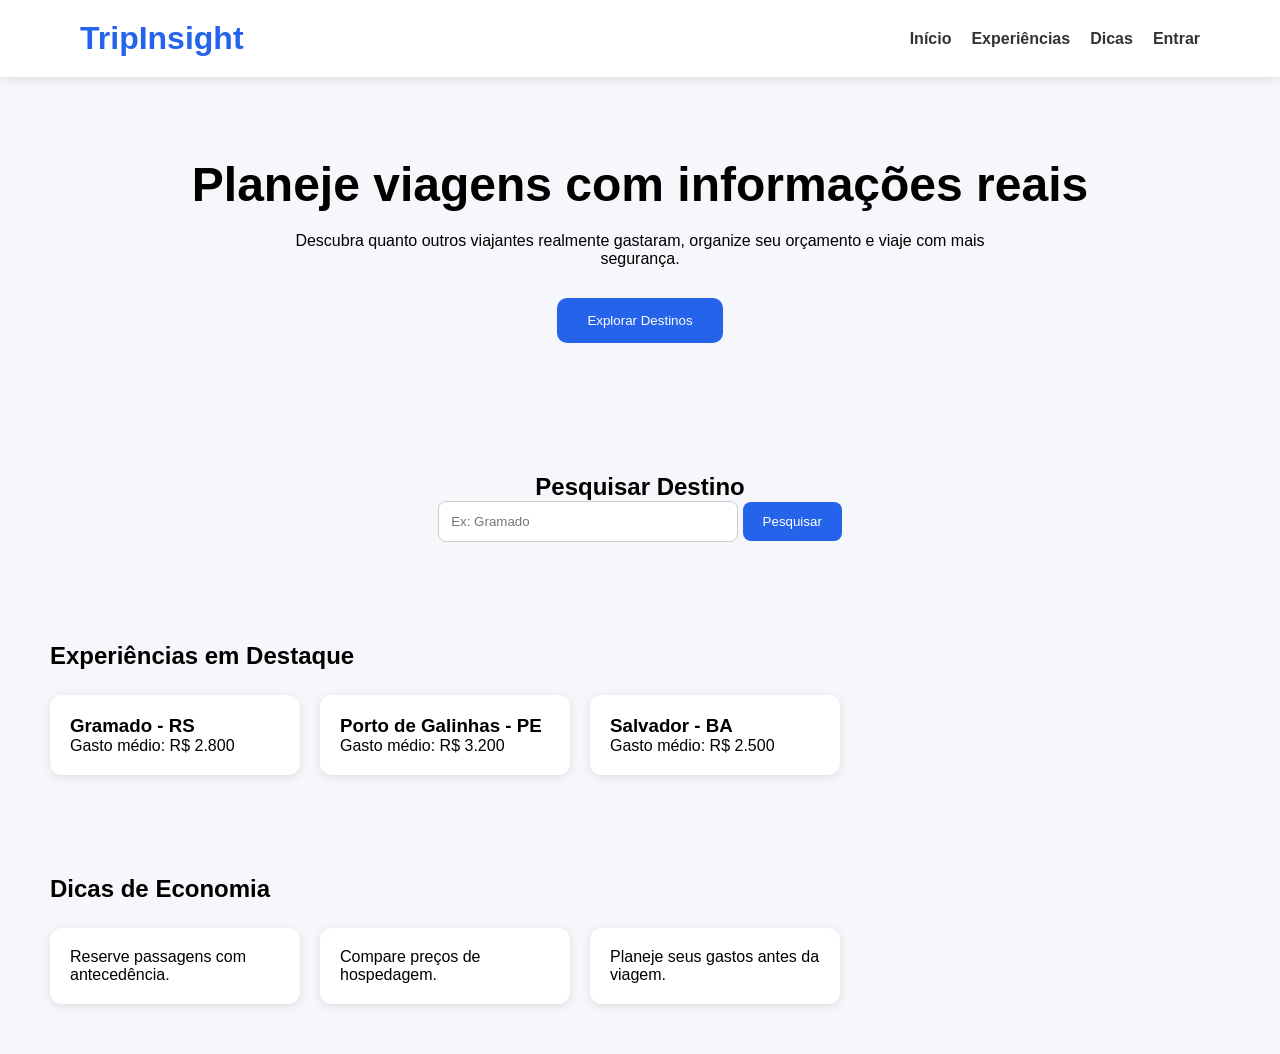
==== frontend/index.html @ afbc62d2 "Atualiza projeto TripInsight" ====
<!DOCTYPE html>
<html lang="pt-BR">
<head>
    <meta charset="UTF-8">
    <meta name="viewport" content="width=device-width, initial-scale=1.0">
    <title>TripInsight</title>
    <link rel="stylesheet" href="../css/style.css">
</head>
<body>

    <header>
        <div class="logo">
            <h1>TripInsight</h1>
        </div>

        <nav>
            <a href="#">Início</a>
            <a href="#">Experiências</a>
            <a href="#">Dicas</a>
            <a href="#">Entrar</a>
        </nav>
    </header>

    <section class="hero">
        <h2>Planeje viagens com informações reais</h2>

        <p>
            Descubra quanto outros viajantes realmente gastaram,
            organize seu orçamento e viaje com mais segurança.
        </p>

        <button>Explorar Destinos</button>
    </section>

    <section class="pesquisa">
        <h2>Pesquisar Destino</h2>

        <input type="text" placeholder="Ex: Gramado">
        <button>Pesquisar</button>
    </section>

    <section class="experiencias">

        <h2>Experiências em Destaque</h2>

        <div class="cards">

            <div class="card">
                <h3>Gramado - RS</h3>
                <p>Gasto médio: R$ 2.800</p>
            </div>

            <div class="card">
                <h3>Porto de Galinhas - PE</h3>
                <p>Gasto médio: R$ 3.200</p>
            </div>

            <div class="card">
                <h3>Salvador - BA</h3>
                <p>Gasto médio: R$ 2.500</p>
            </div>

        </div>

    </section>

    <section class="dicas">

        <h2>Dicas de Economia</h2>

        <div class="cards">

            <div class="card">
                Reserve passagens com antecedência.
            </div>

            <div class="card">
                Compare preços de hospedagem.
            </div>

            <div class="card">
                Planeje seus gastos antes da viagem.
            </div>

        </div>

    </section>

</body>
</html>
---- css/style.css ----
*{
    margin:0;
    padding:0;
    box-sizing:border-box;
    font-family:Arial, Helvetica, sans-serif;
}

body{
    background:#f5f7fb;
}

header{
    display:flex;
    justify-content:space-between;
    align-items:center;

    padding:20px 80px;

    background:white;

    box-shadow:0 2px 10px rgba(0,0,0,0.1);
}

.logo h1{
    color:#2563eb;
}

nav{
    display:flex;
    gap:20px;
}

nav a{
    text-decoration:none;
    color:#333;
    font-weight:bold;
}

.hero{
    text-align:center;

    padding:80px 20px;
}

.hero h2{
    font-size:3rem;
    margin-bottom:20px;
}

.hero p{
    max-width:700px;
    margin:auto;
    margin-bottom:30px;
}

.hero button{
    padding:15px 30px;

    border:none;
    border-radius:10px;

    background:#2563eb;
    color:white;

    cursor:pointer;
}

.pesquisa{
    text-align:center;
    margin:50px;
}

.pesquisa input{
    width:300px;

    padding:12px;

    border:1px solid #ccc;
    border-radius:8px;
}

.pesquisa button{
    padding:12px 20px;

    border:none;

    background:#2563eb;
    color:white;

    border-radius:8px;

    cursor:pointer;
}

.experiencias,
.dicas{
    padding:50px;
}

.experiencias h2,
.dicas h2{
    margin-bottom:25px;
}

.cards{
    display:flex;
    gap:20px;
    flex-wrap:wrap;
}

.card{
    background:white;

    padding:20px;

    width:250px;

    border-radius:12px;

    box-shadow:0 2px 10px rgba(0,0,0,0.1);
}
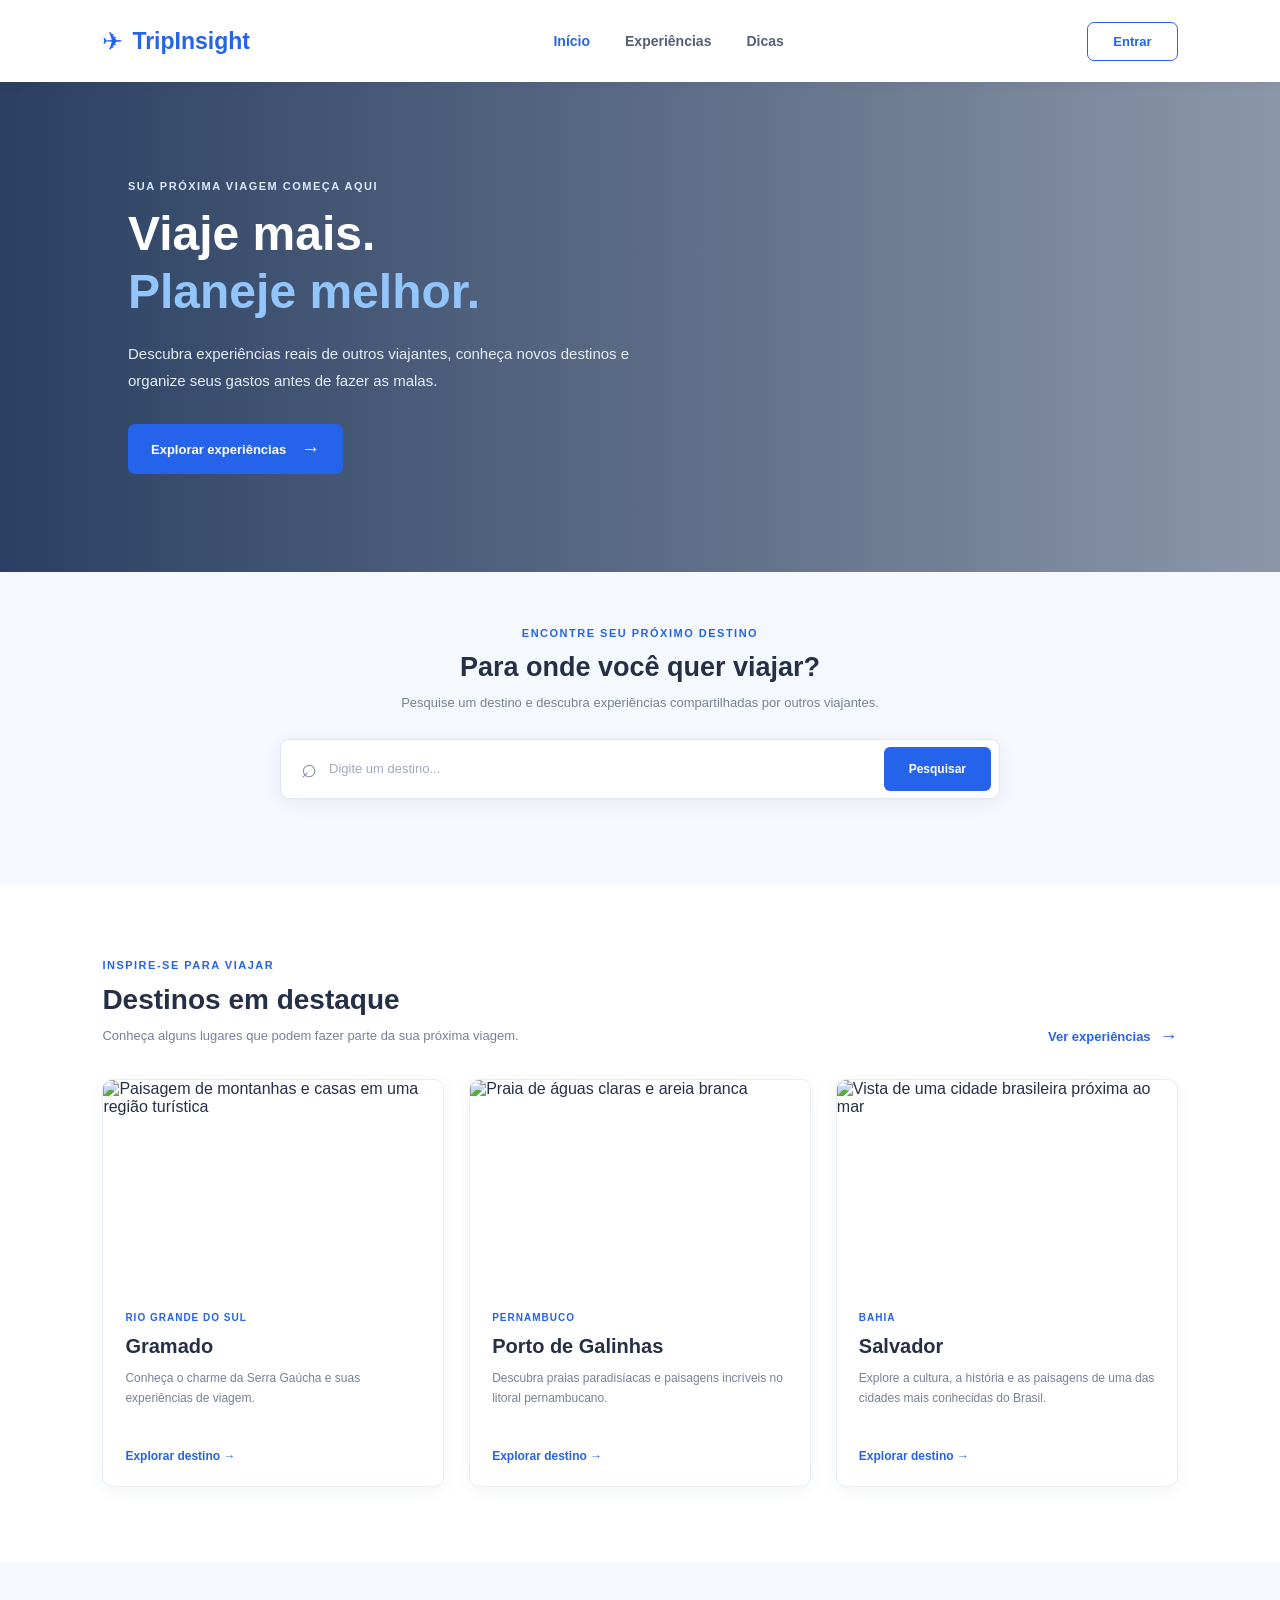
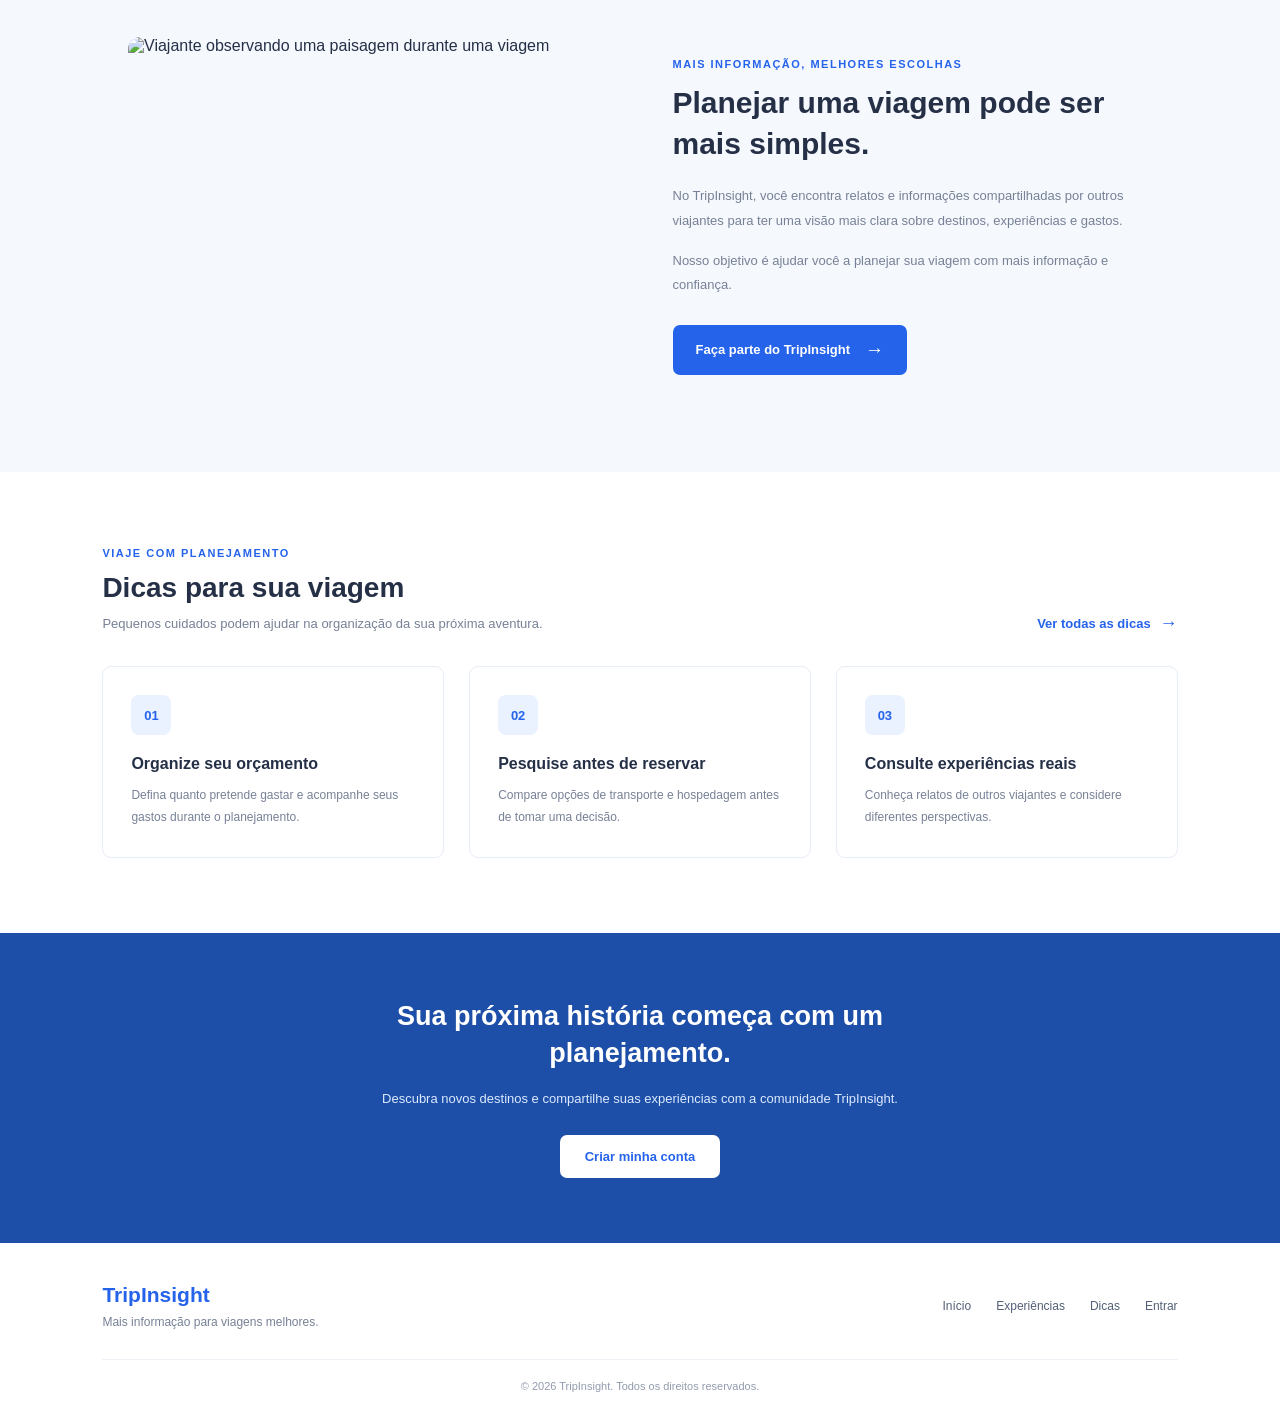
==== commit 8928b79b: "Alterações feitas" ====
--- a/frontend/index.html
+++ b/frontend/index.html
@@ -1,90 +1,408 @@
+
 <!DOCTYPE html>
 <html lang="pt-BR">
+
 <head>
     <meta charset="UTF-8">
     <meta name="viewport" content="width=device-width, initial-scale=1.0">
-    <title>TripInsight</title>
+    <meta name="description" content="Descubra destinos, compare experiências reais e planeje sua próxima viagem com o TripInsight.">
+
+    <title>TripInsight | Planeje sua próxima viagem</title>
+
     <link rel="stylesheet" href="../css/style.css">
 </head>
+
 <body>
 
-    <header>
-        <div class="logo">
+    <!-- CABEÇALHO -->
+    <header class="header">
+
+        <a href="index.html" class="logo">
+            <span class="logo-icon">✈</span>
             <h1>TripInsight</h1>
+        </a>
+
+        <nav class="nav">
+            <a href="index.html" class="ativo">Início</a>
+            <a href="experiencia.html">Experiências</a>
+            <a href="dicas.html">Dicas</a>
+        </nav>
+
+        <a href="login.html" class="botao-entrar">Entrar</a>
+
+    </header>
+
+
+    <main>
+
+        <!-- BANNER PRINCIPAL -->
+        <section class="hero">
+
+            <div class="hero-conteudo">
+
+                <span class="hero-etiqueta">SUA PRÓXIMA VIAGEM COMEÇA AQUI</span>
+
+                <h2>
+                    Viaje mais.
+                    <span>Planeje melhor.</span>
+                </h2>
+
+                <p>
+                    Descubra experiências reais de outros viajantes,
+                    conheça novos destinos e organize seus gastos
+                    antes de fazer as malas.
+                </p>
+
+                <a href="experiencia.html" class="botao-principal">
+                    Explorar experiências
+                    <span>→</span>
+                </a>
+
+            </div>
+
+        </section>
+
+
+        <!-- PESQUISA -->
+        <section class="pesquisa">
+
+            <div class="pesquisa-conteudo">
+
+                <div class="pesquisa-texto">
+                    <span class="subtitulo">ENCONTRE SEU PRÓXIMO DESTINO</span>
+                    <h2>Para onde você quer viajar?</h2>
+                    <p>Pesquise um destino e descubra experiências compartilhadas por outros viajantes.</p>
+                </div>
+
+                <form class="pesquisa-form" id="pesquisaForm">
+
+                    <span class="icone-pesquisa">⌕</span>
+
+                    <input
+                        type="search"
+                        id="campoPesquisa"
+                        placeholder="Digite um destino..."
+                        aria-label="Pesquisar destino"
+                    >
+
+                    <button type="submit">Pesquisar</button>
+
+                </form>
+
+                <p id="mensagemPesquisa" class="mensagem-pesquisa"></p>
+
+            </div>
+
+        </section>
+
+
+        <!-- EXPERIÊNCIAS EM DESTAQUE -->
+        <section class="experiencias" id="experiencias">
+
+            <div class="secao-cabecalho">
+
+                <div>
+                    <span class="subtitulo">INSPIRE-SE PARA VIAJAR</span>
+                    <h2>Destinos em destaque</h2>
+                    <p>Conheça alguns lugares que podem fazer parte da sua próxima viagem.</p>
+                </div>
+
+                <a href="experiencia.html" class="link-ver-mais">
+                    Ver experiências
+                    <span>→</span>
+                </a>
+
+            </div>
+
+
+            <div class="cards">
+
+                <article class="card" data-destino="gramado rio grande do sul">
+
+                    <img
+                        src="https://images.unsplash.com/photo-1510798831971-661eb04b3739?auto=format&fit=crop&w=800&q=85"
+                        alt="Paisagem de montanhas e casas em uma região turística"
+                        class="card-imagem"
+                    >
+
+                    <div class="card-conteudo">
+
+                        <span class="card-local">RIO GRANDE DO SUL</span>
+
+                        <h3>Gramado</h3>
+
+                        <p>
+                            Conheça o charme da Serra Gaúcha e suas
+                            experiências de viagem.
+                        </p>
+
+                        <a href="experiencia.html" class="card-link">
+                            Explorar destino →
+                        </a>
+
+                    </div>
+
+                </article>
+
+
+                <article class="card" data-destino="porto de galinhas pernambuco">
+
+                    <img
+                        src="https://images.unsplash.com/photo-1507525428034-b723cf961d3e?auto=format&fit=crop&w=800&q=85"
+                        alt="Praia de águas claras e areia branca"
+                        class="card-imagem"
+                    >
+
+                    <div class="card-conteudo">
+
+                        <span class="card-local">PERNAMBUCO</span>
+
+                        <h3>Porto de Galinhas</h3>
+
+                        <p>
+                            Descubra praias paradisíacas e paisagens
+                            incríveis no litoral pernambucano.
+                        </p>
+
+                        <a href="experiencia.html" class="card-link">
+                            Explorar destino →
+                        </a>
+
+                    </div>
+
+                </article>
+
+
+                <article class="card" data-destino="salvador bahia">
+
+                    <img
+                        src="https://images.unsplash.com/photo-1518509562904-e7ef99cdcc86?auto=format&fit=crop&w=800&q=85"
+                        alt="Vista de uma cidade brasileira próxima ao mar"
+                        class="card-imagem"
+                    >
+
+                    <div class="card-conteudo">
+
+                        <span class="card-local">BAHIA</span>
+
+                        <h3>Salvador</h3>
+
+                        <p>
+                            Explore a cultura, a história e as paisagens
+                            de uma das cidades mais conhecidas do Brasil.
+                        </p>
+
+                        <a href="experiencia.html" class="card-link">
+                            Explorar destino →
+                        </a>
+
+                    </div>
+
+                </article>
+
+            </div>
+
+            <p id="semResultados" class="sem-resultados">
+                Nenhum destino encontrado.
+            </p>
+
+        </section>
+
+
+        <!-- SOBRE O TRIPINSIGHT -->
+        <section class="sobre">
+
+            <div class="sobre-imagem">
+                <img
+                    src="https://images.unsplash.com/photo-1488646953014-85cb44e25828?auto=format&fit=crop&w=1000&q=85"
+                    alt="Viajante observando uma paisagem durante uma viagem"
+                >
+            </div>
+
+            <div class="sobre-conteudo">
+
+                <span class="subtitulo">MAIS INFORMAÇÃO, MELHORES ESCOLHAS</span>
+
+                <h2>Planejar uma viagem pode ser mais simples.</h2>
+
+                <p>
+                    No TripInsight, você encontra relatos e informações
+                    compartilhadas por outros viajantes para ter uma
+                    visão mais clara sobre destinos, experiências e gastos.
+                </p>
+
+                <p>
+                    Nosso objetivo é ajudar você a planejar sua viagem
+                    com mais informação e confiança.
+                </p>
+
+                <a href="cadastro.html" class="botao-principal">
+                    Faça parte do TripInsight
+                    <span>→</span>
+                </a>
+
+            </div>
+
+        </section>
+
+
+        <!-- DICAS -->
+        <section class="dicas" id="dicas">
+
+            <div class="secao-cabecalho">
+
+                <div>
+                    <span class="subtitulo">VIAJE COM PLANEJAMENTO</span>
+                    <h2>Dicas para sua viagem</h2>
+                    <p>Pequenos cuidados podem ajudar na organização da sua próxima aventura.</p>
+                </div>
+
+                <a href="dicas.html" class="link-ver-mais">
+                    Ver todas as dicas
+                    <span>→</span>
+                </a>
+
+            </div>
+
+
+            <div class="dicas-cards">
+
+                <article class="dica-card">
+                    <div class="dica-numero">01</div>
+                    <h3>Organize seu orçamento</h3>
+                    <p>
+                        Defina quanto pretende gastar e acompanhe
+                        seus gastos durante o planejamento.
+                    </p>
+                </article>
+
+                <article class="dica-card">
+                    <div class="dica-numero">02</div>
+                    <h3>Pesquise antes de reservar</h3>
+                    <p>
+                        Compare opções de transporte e hospedagem
+                        antes de tomar uma decisão.
+                    </p>
+                </article>
+
+                <article class="dica-card">
+                    <div class="dica-numero">03</div>
+                    <h3>Consulte experiências reais</h3>
+                    <p>
+                        Conheça relatos de outros viajantes e
+                        considere diferentes perspectivas.
+                    </p>
+                </article>
+
+            </div>
+
+        </section>
+
+
+        <!-- CHAMADA FINAL -->
+        <section class="chamada-final">
+
+            <h2>Sua próxima história começa com um planejamento.</h2>
+
+            <p>
+                Descubra novos destinos e compartilhe suas experiências
+                com a comunidade TripInsight.
+            </p>
+
+            <a href="cadastro.html" class="botao-chamada">
+                Criar minha conta
+            </a>
+
+        </section>
+
+    </main>
+
+
+    <!-- RODAPÉ -->
+    <footer class="footer">
+
+        <div class="footer-conteudo">
+
+            <div class="footer-logo">
+                <h2>TripInsight</h2>
+                <p>Mais informação para viagens melhores.</p>
+            </div>
+
+            <div class="footer-links">
+                <a href="index.html">Início</a>
+                <a href="experiencia.html">Experiências</a>
+                <a href="dicas.html">Dicas</a>
+                <a href="login.html">Entrar</a>
+            </div>
+
         </div>
 
-        <nav>
-            <a href="#">Início</a>
-            <a href="#">Experiências</a>
-            <a href="#">Dicas</a>
-            <a href="#">Entrar</a>
-        </nav>
-    </header>
-
-    <section class="hero">
-        <h2>Planeje viagens com informações reais</h2>
-
-        <p>
-            Descubra quanto outros viajantes realmente gastaram,
-            organize seu orçamento e viaje com mais segurança.
-        </p>
-
-        <button>Explorar Destinos</button>
-    </section>
-
-    <section class="pesquisa">
-        <h2>Pesquisar Destino</h2>
-
-        <input type="text" placeholder="Ex: Gramado">
-        <button>Pesquisar</button>
-    </section>
-
-    <section class="experiencias">
-
-        <h2>Experiências em Destaque</h2>
-
-        <div class="cards">
-
-            <div class="card">
-                <h3>Gramado - RS</h3>
-                <p>Gasto médio: R$ 2.800</p>
-            </div>
-
-            <div class="card">
-                <h3>Porto de Galinhas - PE</h3>
-                <p>Gasto médio: R$ 3.200</p>
-            </div>
-
-            <div class="card">
-                <h3>Salvador - BA</h3>
-                <p>Gasto médio: R$ 2.500</p>
-            </div>
-
+        <div class="footer-final">
+            <p>© 2026 TripInsight. Todos os direitos reservados.</p>
         </div>
 
-    </section>
-
-    <section class="dicas">
-
-        <h2>Dicas de Economia</h2>
-
-        <div class="cards">
-
-            <div class="card">
-                Reserve passagens com antecedência.
-            </div>
-
-            <div class="card">
-                Compare preços de hospedagem.
-            </div>
-
-            <div class="card">
-                Planeje seus gastos antes da viagem.
-            </div>
-
-        </div>
-
-    </section>
+    </footer>
+
+
+    <!-- PESQUISA DOS DESTINOS EM DESTAQUE -->
+    <script>
+        const formularioPesquisa = document.getElementById("pesquisaForm");
+        const campoPesquisa = document.getElementById("campoPesquisa");
+        const mensagemPesquisa = document.getElementById("mensagemPesquisa");
+        const cards = document.querySelectorAll(".card[data-destino]");
+        const semResultados = document.getElementById("semResultados");
+
+        formularioPesquisa.addEventListener("submit", function(event) {
+            event.preventDefault();
+
+            const pesquisa = campoPesquisa.value
+                .trim()
+                .toLowerCase();
+
+            if (!pesquisa) {
+                mensagemPesquisa.textContent = "Digite o nome de um destino.";
+                return;
+            }
+
+            let encontrados = 0;
+
+            cards.forEach(function(card) {
+                const destino = card.dataset.destino.toLowerCase();
+
+                if (destino.includes(pesquisa)) {
+                    card.style.display = "block";
+                    encontrados++;
+                } else {
+                    card.style.display = "none";
+                }
+            });
+
+            mensagemPesquisa.textContent = encontrados
+                ? encontrados + (encontrados === 1
+                    ? " destino encontrado."
+                    : " destinos encontrados.")
+                : "Não encontramos esse destino entre os destaques.";
+
+            semResultados.style.display = encontrados === 0
+                ? "block"
+                : "none";
+
+            document.getElementById("experiencias").scrollIntoView({
+                behavior: "smooth"
+            });
+        });
+
+        campoPesquisa.addEventListener("input", function() {
+            if (!campoPesquisa.value.trim()) {
+                cards.forEach(function(card) {
+                    card.style.display = "block";
+                });
+
+                mensagemPesquisa.textContent = "";
+                semResultados.style.display = "none";
+            }
+        });
+    </script>
 
 </body>
-</html>+</html>
--- a/css/style.css
+++ b/css/style.css
@@ -1,121 +1,713 @@
-*{
-    margin:0;
-    padding:0;
-    box-sizing:border-box;
-    font-family:Arial, Helvetica, sans-serif;
-}
-
-body{
-    background:#f5f7fb;
-}
-
-header{
-    display:flex;
-    justify-content:space-between;
-    align-items:center;
-
-    padding:20px 80px;
-
-    background:white;
-
-    box-shadow:0 2px 10px rgba(0,0,0,0.1);
-}
-
-.logo h1{
-    color:#2563eb;
-}
-
-nav{
-    display:flex;
-    gap:20px;
-}
-
-nav a{
-    text-decoration:none;
-    color:#333;
-    font-weight:bold;
-}
-
-.hero{
-    text-align:center;
-
-    padding:80px 20px;
-}
-
-.hero h2{
-    font-size:3rem;
-    margin-bottom:20px;
-}
-
-.hero p{
-    max-width:700px;
-    margin:auto;
-    margin-bottom:30px;
-}
-
-.hero button{
-    padding:15px 30px;
-
-    border:none;
-    border-radius:10px;
-
-    background:#2563eb;
-    color:white;
-
-    cursor:pointer;
-}
-
-.pesquisa{
-    text-align:center;
-    margin:50px;
-}
-
-.pesquisa input{
-    width:300px;
-
-    padding:12px;
-
-    border:1px solid #ccc;
-    border-radius:8px;
-}
-
-.pesquisa button{
-    padding:12px 20px;
-
-    border:none;
-
-    background:#2563eb;
-    color:white;
-
-    border-radius:8px;
-
-    cursor:pointer;
-}
+
+/* CONFIGURAÇÕES GERAIS */
+
+* {
+    margin: 0;
+    padding: 0;
+    box-sizing: border-box;
+    font-family: Arial, Helvetica, sans-serif;
+}
+
+html {
+    scroll-behavior: smooth;
+}
+
+body {
+    background: #ffffff;
+    color: #253047;
+}
+
+a {
+    text-decoration: none;
+}
+
+
+/* CABEÇALHO */
+
+.header {
+    width: 100%;
+    min-height: 82px;
+    padding: 0 8%;
+    display: flex;
+    align-items: center;
+    justify-content: space-between;
+    background: #ffffff;
+    box-shadow: 0 2px 12px rgba(0, 0, 0, 0.05);
+    position: relative;
+    z-index: 10;
+}
+
+.logo {
+    display: flex;
+    align-items: center;
+    gap: 9px;
+}
+
+.logo-icon {
+    color: #2563eb;
+    font-size: 25px;
+}
+
+.logo h1 {
+    color: #2563eb;
+    font-size: 23px;
+    font-weight: 700;
+}
+
+.nav {
+    display: flex;
+    align-items: center;
+    gap: 35px;
+}
+
+.nav a {
+    color: #536078;
+    font-size: 14px;
+    font-weight: 600;
+    transition: 0.3s;
+}
+
+.nav a:hover,
+.nav a.ativo {
+    color: #2563eb;
+}
+
+.botao-entrar {
+    padding: 11px 25px;
+    border: 1px solid #2563eb;
+    border-radius: 7px;
+    color: #2563eb;
+    font-size: 13px;
+    font-weight: 600;
+    transition: 0.3s;
+}
+
+.botao-entrar:hover {
+    background: #2563eb;
+    color: #ffffff;
+}
+
+
+/* BANNER PRINCIPAL */
+
+.hero {
+    min-height: 490px;
+    padding: 90px 10%;
+    display: flex;
+    align-items: center;
+    background:
+        linear-gradient(
+            90deg,
+            rgba(13, 37, 76, 0.88),
+            rgba(13, 37, 76, 0.48)
+        ),
+        url("https://images.unsplash.com/photo-1464822759023-fed622ff2c3b?auto=format&fit=crop&w=2000&q=90");
+
+    background-size: cover;
+    background-position: center;
+}
+
+.hero-conteudo {
+    max-width: 650px;
+}
+
+.hero-etiqueta,
+.subtitulo {
+    display: block;
+    color: #2563eb;
+    font-size: 11px;
+    font-weight: 700;
+    letter-spacing: 1.5px;
+    margin-bottom: 13px;
+}
+
+.hero-etiqueta {
+    color: #dbeafe;
+}
+
+.hero h2 {
+    color: #ffffff;
+    font-size: 48px;
+    line-height: 1.2;
+    margin-bottom: 20px;
+}
+
+.hero h2 span {
+    display: block;
+    color: #93c5fd;
+}
+
+.hero p {
+    color: #e7edf7;
+    font-size: 15px;
+    line-height: 1.8;
+    max-width: 520px;
+    margin-bottom: 30px;
+}
+
+.botao-principal {
+    display: inline-flex;
+    align-items: center;
+    gap: 15px;
+    padding: 14px 23px;
+    background: #2563eb;
+    color: #ffffff;
+    border-radius: 7px;
+    font-size: 13px;
+    font-weight: 600;
+    transition: 0.3s;
+}
+
+.botao-principal:hover {
+    background: #1d4ed8;
+    transform: translateY(-2px);
+}
+
+.botao-principal span {
+    font-size: 19px;
+}
+
+
+/* PESQUISA */
+
+.pesquisa {
+    padding: 55px 8%;
+    background: #f5f8fd;
+}
+
+.pesquisa-conteudo {
+    max-width: 1100px;
+    margin: auto;
+}
+
+.pesquisa-texto {
+    text-align: center;
+    margin-bottom: 25px;
+}
+
+.pesquisa-texto h2 {
+    font-size: 27px;
+    color: #253047;
+    margin-bottom: 10px;
+}
+
+.pesquisa-texto p {
+    color: #778196;
+    font-size: 13px;
+    line-height: 1.6;
+}
+
+.pesquisa-form {
+    max-width: 720px;
+    min-height: 60px;
+    margin: auto;
+    padding: 7px 8px 7px 20px;
+    display: flex;
+    align-items: center;
+    gap: 12px;
+    background: #ffffff;
+    border: 1px solid #e0e7f0;
+    border-radius: 9px;
+    box-shadow: 0 5px 20px rgba(25, 55, 100, 0.06);
+}
+
+.icone-pesquisa {
+    color: #8a96aa;
+    font-size: 27px;
+}
+
+.pesquisa-form input {
+    flex: 1;
+    min-width: 0;
+    height: 42px;
+    border: none;
+    outline: none;
+    color: #253047;
+    font-size: 13px;
+}
+
+.pesquisa-form input::placeholder {
+    color: #a1aaba;
+}
+
+.pesquisa-form button {
+    height: 44px;
+    padding: 0 25px;
+    border: none;
+    border-radius: 6px;
+    background: #2563eb;
+    color: #ffffff;
+    font-size: 12px;
+    font-weight: 600;
+    cursor: pointer;
+    transition: 0.3s;
+}
+
+.pesquisa-form button:hover {
+    background: #1d4ed8;
+}
+
+.mensagem-pesquisa {
+    min-height: 18px;
+    margin-top: 12px;
+    text-align: center;
+    color: #2563eb;
+    font-size: 12px;
+}
+
+
+/* EXPERIÊNCIAS EM DESTAQUE */
 
 .experiencias,
-.dicas{
-    padding:50px;
-}
-
-.experiencias h2,
-.dicas h2{
-    margin-bottom:25px;
-}
-
-.cards{
-    display:flex;
-    gap:20px;
-    flex-wrap:wrap;
-}
-
-.card{
-    background:white;
-
-    padding:20px;
-
-    width:250px;
-
-    border-radius:12px;
-
-    box-shadow:0 2px 10px rgba(0,0,0,0.1);
-}+.dicas {
+    padding: 75px 8%;
+}
+
+.secao-cabecalho {
+    display: flex;
+    justify-content: space-between;
+    align-items: flex-end;
+    gap: 20px;
+    margin-bottom: 32px;
+}
+
+.secao-cabecalho h2 {
+    color: #253047;
+    font-size: 28px;
+    margin-bottom: 10px;
+}
+
+.secao-cabecalho p {
+    color: #778196;
+    font-size: 13px;
+    line-height: 1.6;
+}
+
+.link-ver-mais {
+    display: flex;
+    align-items: center;
+    gap: 9px;
+    color: #2563eb;
+    font-size: 13px;
+    font-weight: 600;
+    white-space: nowrap;
+}
+
+.link-ver-mais:hover {
+    color: #1d4ed8;
+}
+
+.link-ver-mais span {
+    font-size: 18px;
+}
+
+.cards {
+    display: grid;
+    grid-template-columns: repeat(3, minmax(0, 1fr));
+    gap: 25px;
+}
+
+.card {
+    overflow: hidden;
+    background: #ffffff;
+    border: 1px solid #e9edf4;
+    border-radius: 10px;
+    box-shadow: 0 4px 18px rgba(25, 55, 100, 0.05);
+    transition: 0.3s;
+}
+
+.card:hover {
+    transform: translateY(-5px);
+    box-shadow: 0 10px 25px rgba(25, 55, 100, 0.10);
+}
+
+.card-imagem {
+    display: block;
+    width: 100%;
+    height: 205px;
+    object-fit: cover;
+}
+
+.card-conteudo {
+    padding: 22px;
+}
+
+.card-local {
+    color: #2563eb;
+    font-size: 10px;
+    font-weight: 700;
+    letter-spacing: 1px;
+}
+
+.card h3 {
+    color: #253047;
+    font-size: 20px;
+    margin: 10px 0;
+}
+
+.card p {
+    min-height: 60px;
+    color: #778196;
+    font-size: 12px;
+    line-height: 1.7;
+    margin-bottom: 18px;
+}
+
+.card-link {
+    color: #2563eb;
+    font-size: 12px;
+    font-weight: 700;
+}
+
+.card-link:hover {
+    text-decoration: underline;
+}
+
+.sem-resultados {
+    display: none;
+    margin-top: 25px;
+    color: #778196;
+    text-align: center;
+    font-size: 13px;
+}
+
+
+/* SOBRE O TRIPINSIGHT */
+
+.sobre {
+    padding: 75px 10%;
+    display: grid;
+    grid-template-columns: 1fr 1fr;
+    align-items: center;
+    gap: 65px;
+    background: #f5f8fd;
+}
+
+.sobre-imagem img {
+    display: block;
+    width: 100%;
+    height: 360px;
+    object-fit: cover;
+    border-radius: 12px;
+}
+
+.sobre-conteudo h2 {
+    color: #253047;
+    font-size: 30px;
+    line-height: 1.35;
+    margin-bottom: 20px;
+}
+
+.sobre-conteudo p {
+    color: #778196;
+    font-size: 13px;
+    line-height: 1.9;
+    margin-bottom: 15px;
+}
+
+.sobre-conteudo .botao-principal {
+    margin-top: 12px;
+}
+
+
+/* DICAS */
+
+.dicas {
+    background: #ffffff;
+}
+
+.dicas-cards {
+    display: grid;
+    grid-template-columns: repeat(3, minmax(0, 1fr));
+    gap: 25px;
+}
+
+.dica-card {
+    padding: 28px;
+    border: 1px solid #e7edf6;
+    border-radius: 9px;
+    background: #ffffff;
+    transition: 0.3s;
+}
+
+.dica-card:hover {
+    border-color: #b8d0ff;
+    box-shadow: 0 7px 20px rgba(25, 55, 100, 0.06);
+}
+
+.dica-numero {
+    display: flex;
+    align-items: center;
+    justify-content: center;
+    width: 40px;
+    height: 40px;
+    margin-bottom: 20px;
+    border-radius: 8px;
+    background: #eaf1ff;
+    color: #2563eb;
+    font-size: 13px;
+    font-weight: 700;
+}
+
+.dica-card h3 {
+    color: #253047;
+    font-size: 16px;
+    margin-bottom: 12px;
+}
+
+.dica-card p {
+    color: #778196;
+    font-size: 12px;
+    line-height: 1.8;
+}
+
+
+/* CHAMADA FINAL */
+
+.chamada-final {
+    padding: 65px 8%;
+    background: #1e4fa8;
+    text-align: center;
+}
+
+.chamada-final h2 {
+    max-width: 650px;
+    margin: 0 auto 15px;
+    color: #ffffff;
+    font-size: 27px;
+    line-height: 1.4;
+}
+
+.chamada-final p {
+    max-width: 550px;
+    margin: 0 auto 25px;
+    color: #dbeafe;
+    font-size: 13px;
+    line-height: 1.7;
+}
+
+.botao-chamada {
+    display: inline-block;
+    padding: 14px 25px;
+    border-radius: 7px;
+    background: #ffffff;
+    color: #2563eb;
+    font-size: 13px;
+    font-weight: 700;
+    transition: 0.3s;
+}
+
+.botao-chamada:hover {
+    background: #eaf1ff;
+    transform: translateY(-2px);
+}
+
+
+/* RODAPÉ */
+
+.footer {
+    padding: 40px 8% 20px;
+    background: #ffffff;
+}
+
+.footer-conteudo {
+    display: flex;
+    justify-content: space-between;
+    align-items: center;
+    gap: 30px;
+    padding-bottom: 30px;
+}
+
+.footer-logo h2 {
+    color: #2563eb;
+    font-size: 21px;
+    margin-bottom: 8px;
+}
+
+.footer-logo p {
+    color: #778196;
+    font-size: 12px;
+}
+
+.footer-links {
+    display: flex;
+    flex-wrap: wrap;
+    gap: 25px;
+}
+
+.footer-links a {
+    color: #536078;
+    font-size: 12px;
+    transition: 0.3s;
+}
+
+.footer-links a:hover {
+    color: #2563eb;
+}
+
+.footer-final {
+    padding-top: 20px;
+    border-top: 1px solid #edf0f5;
+    text-align: center;
+}
+
+.footer-final p {
+    color: #929bad;
+    font-size: 11px;
+}
+
+
+/* RESPONSIVIDADE */
+
+@media (max-width: 900px) {
+
+    .header {
+        padding: 0 5%;
+    }
+
+    .hero {
+        padding: 75px 7%;
+    }
+
+    .hero h2 {
+        font-size: 40px;
+    }
+
+    .experiencias,
+    .dicas {
+        padding: 60px 5%;
+    }
+
+    .cards,
+    .dicas-cards {
+        grid-template-columns: repeat(2, minmax(0, 1fr));
+    }
+
+    .sobre {
+        padding: 60px 6%;
+        gap: 35px;
+    }
+
+}
+
+@media (max-width: 600px) {
+
+    .header {
+        min-height: 75px;
+        padding: 15px 5%;
+        flex-wrap: wrap;
+        gap: 15px;
+    }
+
+    .logo h1 {
+        font-size: 20px;
+    }
+
+    .nav {
+        order: 3;
+        width: 100%;
+        justify-content: center;
+        gap: 23px;
+        padding-top: 8px;
+    }
+
+    .nav a {
+        font-size: 12px;
+    }
+
+    .botao-entrar {
+        padding: 9px 17px;
+        font-size: 12px;
+    }
+
+    .hero {
+        min-height: 440px;
+        padding: 65px 7%;
+        background-position: center;
+    }
+
+    .hero h2 {
+        font-size: 34px;
+    }
+
+    .hero p {
+        font-size: 13px;
+    }
+
+    .pesquisa {
+        padding: 45px 6%;
+    }
+
+    .pesquisa-texto h2 {
+        font-size: 23px;
+    }
+
+    .pesquisa-form {
+        padding: 7px;
+        gap: 6px;
+    }
+
+    .pesquisa-form input {
+        font-size: 11px;
+    }
+
+    .pesquisa-form button {
+        padding: 0 12px;
+        font-size: 11px;
+    }
+
+    .experiencias,
+    .dicas {
+        padding: 50px 6%;
+    }
+
+    .secao-cabecalho {
+        align-items: flex-start;
+        flex-direction: column;
+    }
+
+    .secao-cabecalho h2 {
+        font-size: 24px;
+    }
+
+    .cards,
+    .dicas-cards {
+        grid-template-columns: 1fr;
+    }
+
+    .card-imagem {
+        height: 220px;
+    }
+
+    .sobre {
+        grid-template-columns: 1fr;
+        padding: 50px 6%;
+        gap: 30px;
+    }
+
+    .sobre-imagem img {
+        height: 250px;
+    }
+
+    .sobre-conteudo h2 {
+        font-size: 25px;
+    }
+
+    .chamada-final {
+        padding: 50px 7%;
+    }
+
+    .chamada-final h2 {
+        font-size: 23px;
+    }
+
+    .footer-conteudo {
+        flex-direction: column;
+        align-items: flex-start;
+    }
+
+    .footer-links {
+        gap: 17px;
+    }
+
+}
